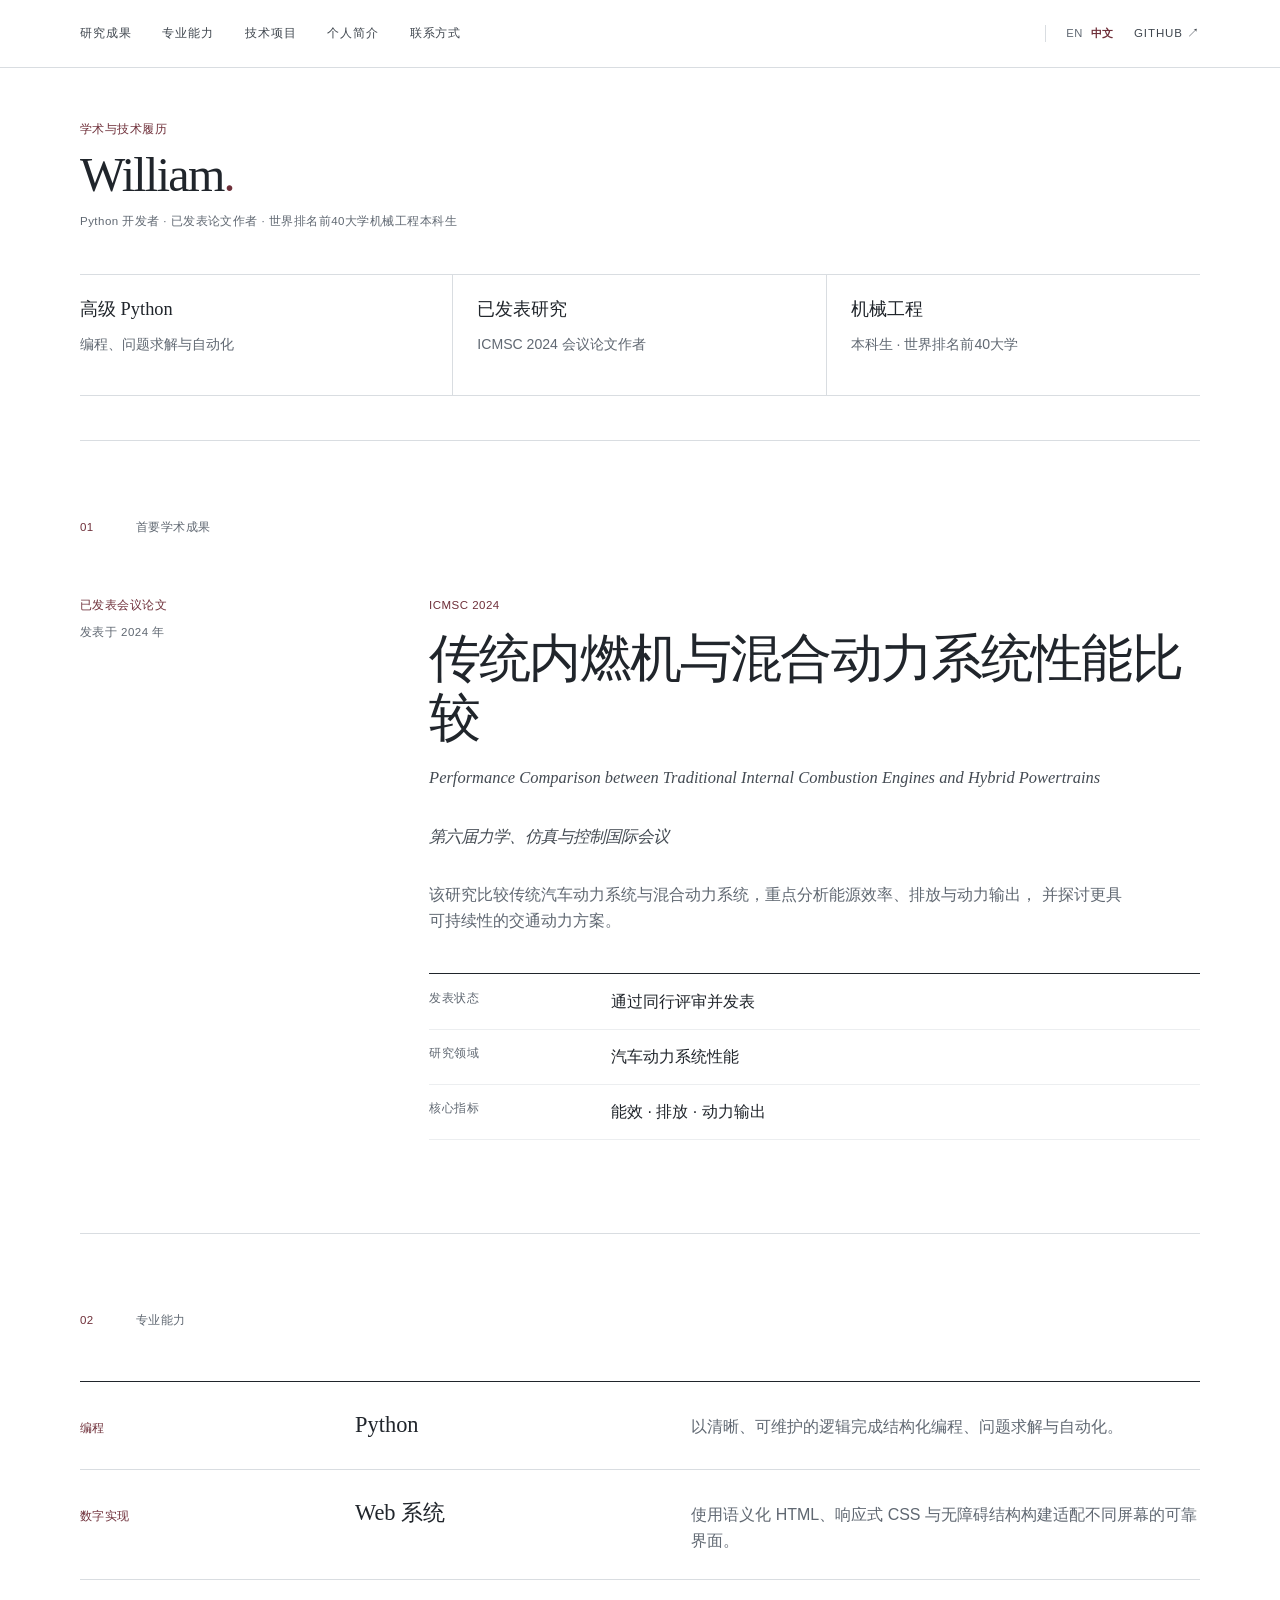
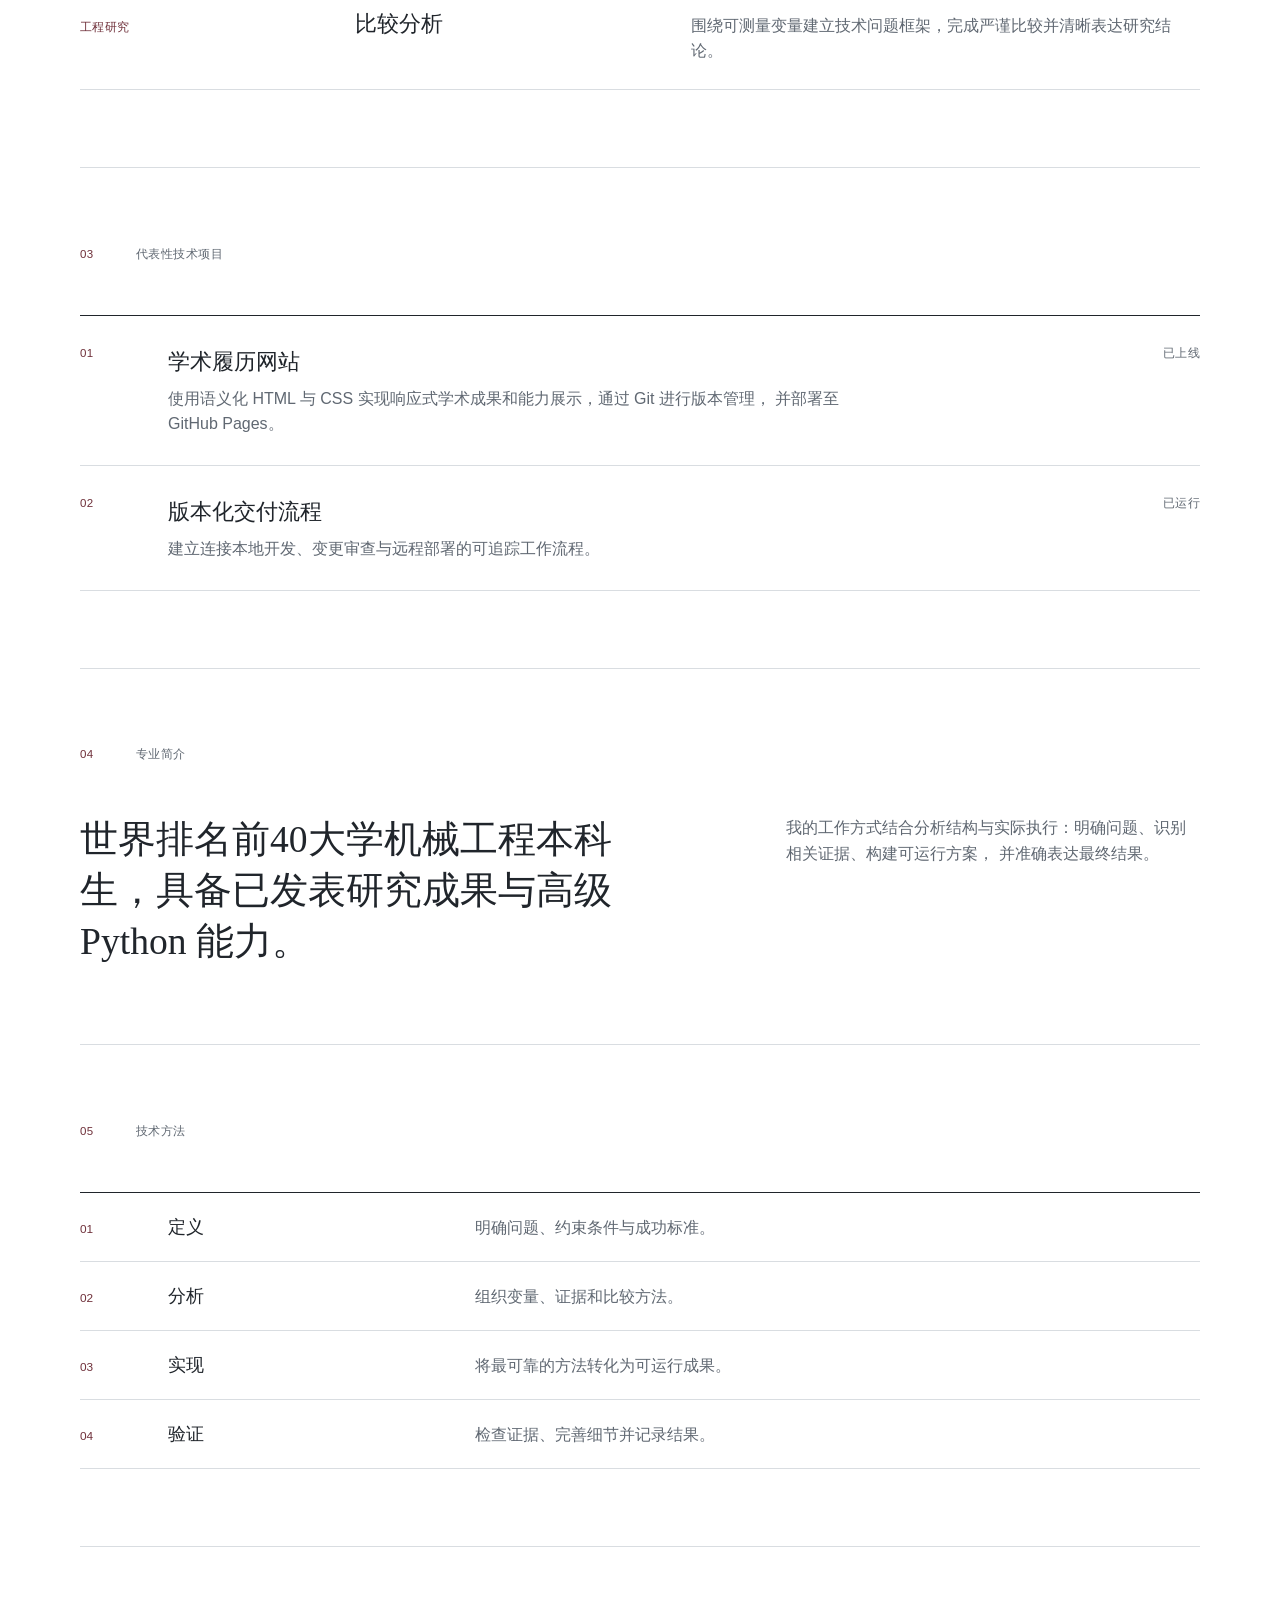
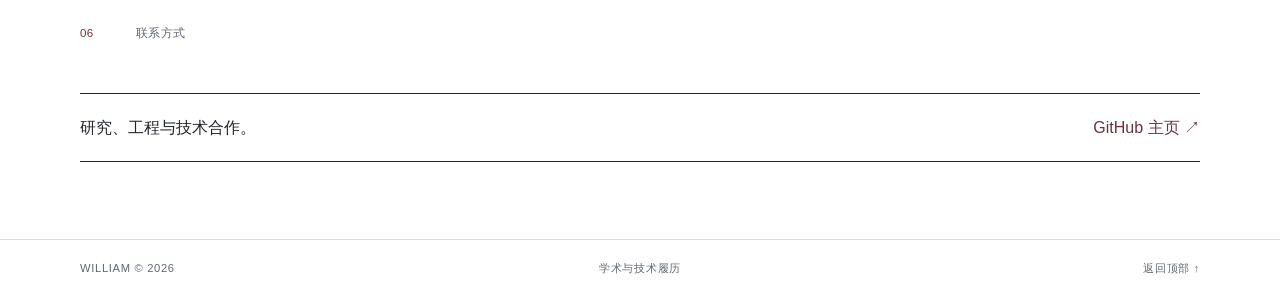
==== zh.html @ 6f975567 "add cn version" ====
<!doctype html>
<html lang="zh-CN">
  <head>
    <meta charset="utf-8">
    <meta name="viewport" content="width=device-width, initial-scale=1">
    <meta name="theme-color" content="#ffffff">
    <meta
      name="description"
      content="William 的学术与技术履历：Python、已发表的动力系统研究，以及世界排名前40大学的机械工程本科学习背景。"
    >

    <meta property="og:title" content="William｜学术与技术履历">
    <meta
      property="og:description"
      content="Python 开发者、已发表论文作者、世界排名前40大学机械工程本科生。"
    >
    <meta property="og:type" content="website">
    <meta property="og:url" content="https://google-temp-will.github.io/zh.html">
    <meta name="twitter:card" content="summary">
    <meta name="twitter:title" content="William｜学术与技术履历">
    <meta
      name="twitter:description"
      content="Python 开发者、已发表论文作者、世界排名前40大学机械工程本科生。"
    >

    <title>William｜学术与技术履历</title>
    <link rel="alternate" hreflang="en" href="https://google-temp-will.github.io/">
    <link rel="alternate" hreflang="zh-CN" href="https://google-temp-will.github.io/zh.html">
    <link rel="alternate" hreflang="x-default" href="https://google-temp-will.github.io/">
    <link rel="stylesheet" href="styles.css">
  </head>

  <body>
    <a class="skip-link" href="#main-content">跳至正文</a>

    <header class="site-header">
      <nav aria-label="主导航">
        <a href="#research">研究成果</a>
        <a href="#expertise">专业能力</a>
        <a href="#work">技术项目</a>
        <a href="#profile">个人简介</a>
        <a href="#contact">联系方式</a>
      </nav>

      <div class="header-tools">
        <div class="language-switch" aria-label="语言选择">
          <a href="index.html" lang="en" hreflang="en">EN</a>
          <span aria-current="page">中文</span>
        </div>
        <a
          class="header-link"
          href="https://github.com/google-temp-will"
          target="_blank"
          rel="noreferrer"
        >GitHub ↗</a>
      </div>
    </header>

    <main id="main-content">
      <section class="identity section-shell" id="top" aria-labelledby="page-title">
        <p class="overline">学术与技术履历</p>
        <h1 id="page-title">William<span>.</span></h1>
        <p>Python 开发者 · 已发表论文作者 · 世界排名前40大学机械工程本科生</p>

        <ul class="achievement-summary" aria-label="核心成就">
          <li>
            <strong>高级 Python</strong>
            <span>编程、问题求解与自动化</span>
          </li>
          <li>
            <strong>已发表研究</strong>
            <span>ICMSC 2024 会议论文作者</span>
          </li>
          <li>
            <strong>机械工程</strong>
            <span>本科生 · 世界排名前40大学</span>
          </li>
        </ul>
      </section>

      <section class="publication section-shell" id="research" aria-labelledby="publication-title">
        <header class="section-header">
          <span>01</span>
          <h2>首要学术成果</h2>
        </header>

        <article class="publication-record">
          <div class="publication-meta">
            <p class="record-type">已发表会议论文</p>
            <p>发表于 2024 年</p>
          </div>

          <div class="publication-main">
            <p class="conference">ICMSC 2024</p>
            <h3 id="publication-title">传统内燃机与混合动力系统性能比较</h3>
            <p class="citation publication-original-title">
              Performance Comparison between Traditional Internal Combustion Engines and
              Hybrid Powertrains
            </p>
            <p class="citation">第六届力学、仿真与控制国际会议</p>
            <p class="abstract">
              该研究比较传统汽车动力系统与混合动力系统，重点分析能源效率、排放与动力输出，
              并探讨更具可持续性的交通动力方案。
            </p>

            <dl class="publication-details">
              <div>
                <dt>发表状态</dt>
                <dd>通过同行评审并发表</dd>
              </div>
              <div>
                <dt>研究领域</dt>
                <dd>汽车动力系统性能</dd>
              </div>
              <div>
                <dt>核心指标</dt>
                <dd>能效 · 排放 · 动力输出</dd>
              </div>
            </dl>
          </div>
        </article>
      </section>

      <section class="expertise section-shell" id="expertise" aria-labelledby="expertise-title">
        <header class="section-header">
          <span>02</span>
          <h2 id="expertise-title">专业能力</h2>
        </header>

        <div class="expertise-list">
          <article>
            <span>编程</span>
            <h3>Python</h3>
            <p>以清晰、可维护的逻辑完成结构化编程、问题求解与自动化。</p>
          </article>
          <article>
            <span>数字实现</span>
            <h3>Web 系统</h3>
            <p>使用语义化 HTML、响应式 CSS 与无障碍结构构建适配不同屏幕的可靠界面。</p>
          </article>
          <article>
            <span>工程研究</span>
            <h3>比较分析</h3>
            <p>围绕可测量变量建立技术问题框架，完成严谨比较并清晰表达研究结论。</p>
          </article>
        </div>
      </section>

      <section class="work section-shell" id="work" aria-labelledby="work-title">
        <header class="section-header">
          <span>03</span>
          <h2 id="work-title">代表性技术项目</h2>
        </header>

        <div class="work-list">
          <article>
            <div class="work-index">01</div>
            <div>
              <h3>学术履历网站</h3>
              <p>
                使用语义化 HTML 与 CSS 实现响应式学术成果和能力展示，通过 Git 进行版本管理，
                并部署至 GitHub Pages。
              </p>
            </div>
            <span class="work-status">已上线</span>
          </article>
          <article>
            <div class="work-index">02</div>
            <div>
              <h3>版本化交付流程</h3>
              <p>建立连接本地开发、变更审查与远程部署的可追踪工作流程。</p>
            </div>
            <span class="work-status">已运行</span>
          </article>
        </div>
      </section>

      <section class="profile section-shell" id="profile" aria-labelledby="profile-title">
        <header class="section-header">
          <span>04</span>
          <h2 id="profile-title">专业简介</h2>
        </header>

        <div class="profile-copy">
          <p class="profile-lead">
            世界排名前40大学机械工程本科生，具备已发表研究成果与高级 Python 能力。
          </p>
          <p>
            我的工作方式结合分析结构与实际执行：明确问题、识别相关证据、构建可运行方案，
            并准确表达最终结果。
          </p>
        </div>
      </section>

      <section class="approach section-shell" aria-labelledby="approach-title">
        <header class="section-header">
          <span>05</span>
          <h2 id="approach-title">技术方法</h2>
        </header>

        <ol class="approach-list">
          <li><span>01</span><strong>定义</strong><p>明确问题、约束条件与成功标准。</p></li>
          <li><span>02</span><strong>分析</strong><p>组织变量、证据和比较方法。</p></li>
          <li><span>03</span><strong>实现</strong><p>将最可靠的方法转化为可运行成果。</p></li>
          <li><span>04</span><strong>验证</strong><p>检查证据、完善细节并记录结果。</p></li>
        </ol>
      </section>

      <section class="contact section-shell" id="contact" aria-labelledby="contact-title">
        <header class="section-header">
          <span>06</span>
          <h2 id="contact-title">联系方式</h2>
        </header>

        <div class="contact-row">
          <p>研究、工程与技术合作。</p>
          <a
            href="https://github.com/google-temp-will"
            target="_blank"
            rel="noreferrer"
          >GitHub 主页 ↗</a>
        </div>
      </section>
    </main>

    <footer class="site-footer">
      <span>William © 2026</span>
      <span>学术与技术履历</span>
      <a href="#top">返回顶部 ↑</a>
    </footer>
  </body>
</html>
---- styles.css ----
:root {
  color-scheme: light;
  --ink: #20252b;
  --muted: #606872;
  --accent: #6f303a;
  --line: #d9dde1;
  --soft-line: #eceef0;
  --paper: #ffffff;
  --shell: min(1120px, calc(100vw - 3rem));
  color: var(--ink);
  background: var(--paper);
  font-family: -apple-system, BlinkMacSystemFont, "Segoe UI", Arial, sans-serif;
  scroll-behavior: smooth;
}

* {
  box-sizing: border-box;
}

html {
  scroll-padding-top: 5.5rem;
}

body {
  min-width: 320px;
  min-height: 100vh;
  margin: 0;
  background: #ffffff;
  color: var(--ink);
  font-size: 16px;
  line-height: 1.6;
}

::selection {
  background: #eadfe1;
  color: var(--ink);
}

a {
  color: inherit;
}

.skip-link {
  position: fixed;
  z-index: 100;
  top: 1rem;
  left: 1rem;
  padding: 0.65rem 0.85rem;
  transform: translateY(-180%);
  background: var(--ink);
  color: #ffffff;
}

.skip-link:focus {
  transform: translateY(0);
}

.section-shell {
  width: var(--shell);
  margin-inline: auto;
}

.site-header {
  position: sticky;
  z-index: 20;
  top: 0;
  display: grid;
  grid-template-columns: 1fr auto;
  min-height: 68px;
  align-items: center;
  padding-inline: max(1.5rem, calc((100vw - 1120px) / 2));
  border-bottom: 1px solid var(--line);
  background: rgba(255, 255, 255, 0.97);
}

h1 span {
  color: var(--accent);
}

nav {
  display: flex;
  justify-content: flex-start;
  gap: clamp(1rem, 2.4vw, 2.25rem);
}

nav a,
.header-link {
  color: #3f464e;
  font-size: 0.72rem;
  font-weight: 500;
  letter-spacing: 0.08em;
  text-decoration: none;
  text-transform: uppercase;
}

.header-tools,
.language-switch {
  display: flex;
  align-items: center;
}

.header-tools {
  gap: 1.25rem;
}

.language-switch {
  gap: 0.5rem;
  padding-left: 1.25rem;
  border-left: 1px solid var(--line);
  font-size: 0.7rem;
  letter-spacing: 0.05em;
}

.language-switch a {
  color: var(--muted);
  text-decoration: none;
}

.language-switch span[aria-current="page"] {
  color: var(--accent);
  font-weight: 600;
}

.language-switch a:hover,
.language-switch a:focus-visible {
  color: var(--accent);
}

nav a:hover,
nav a:focus-visible,
.header-link:hover,
.header-link:focus-visible {
  color: var(--accent);
}

.identity {
  padding-block: 3.25rem 2.75rem;
}

.overline,
.identity > p:last-of-type,
.section-header,
.publication-meta,
.conference,
.expertise-list article > span,
.work-index,
.work-status {
  font-size: 0.72rem;
  font-weight: 500;
  letter-spacing: 0.09em;
  text-transform: uppercase;
}

.overline {
  margin: 0 0 0.75rem;
  color: var(--accent);
}

h1,
h2,
h3,
p {
  margin-top: 0;
}

h1 {
  margin-bottom: 0.7rem;
  font-family: Georgia, "Times New Roman", serif;
  font-size: clamp(2.2rem, 4vw, 3rem);
  font-weight: 400;
  letter-spacing: -0.035em;
  line-height: 1.05;
}

.identity > p:last-of-type {
  margin-bottom: 0;
  color: var(--muted);
  text-transform: none;
}

.achievement-summary {
  display: grid;
  grid-template-columns: repeat(3, minmax(0, 1fr));
  margin: 2.75rem 0 0;
  padding: 0;
  border-block: 1px solid var(--line);
  list-style: none;
}

.achievement-summary li {
  min-height: 120px;
  padding: 1.25rem 1.5rem 1.25rem 0;
  border-right: 1px solid var(--line);
}

.achievement-summary li + li {
  padding-left: 1.5rem;
}

.achievement-summary li:last-child {
  border-right: 0;
}

.achievement-summary strong {
  display: block;
  margin-bottom: 0.4rem;
  font-family: Georgia, "Times New Roman", serif;
  font-size: 1.15rem;
  font-weight: 400;
}

.achievement-summary span {
  color: var(--muted);
  font-size: 0.88rem;
  line-height: 1.5;
}

.publication,
.expertise,
.work,
.profile,
.approach,
.contact {
  padding-block: clamp(3.5rem, 6vw, 5.5rem);
  border-top: 1px solid var(--line);
}

.section-header {
  display: grid;
  grid-template-columns: 3.5rem 1fr;
  align-items: baseline;
  margin-bottom: clamp(2.5rem, 4vw, 3.75rem);
  color: var(--muted);
}

.section-header > span {
  color: var(--accent);
}

.section-header h2 {
  margin: 0;
  font-size: inherit;
  font-weight: 500;
}

.publication-record {
  display: grid;
  grid-template-columns: minmax(180px, 0.32fr) minmax(0, 1fr);
  gap: clamp(3rem, 8vw, 7rem);
  padding-block: 0.5rem 1rem;
}

.publication-meta {
  color: var(--muted);
  line-height: 1.6;
}

.publication-meta p {
  margin-bottom: 0.55rem;
}

.publication-meta .record-type {
  color: var(--accent);
}

.publication-main {
  max-width: 790px;
}

.conference {
  margin-bottom: 1rem;
  color: var(--accent);
}

.publication-main h3 {
  margin-bottom: 1.1rem;
  font-family: Georgia, "Times New Roman", serif;
  font-size: clamp(2rem, 4.2vw, 3.25rem);
  font-weight: 400;
  letter-spacing: -0.035em;
  line-height: 1.13;
}

.citation {
  margin-bottom: 2rem;
  color: #444b53;
  font-family: Georgia, "Times New Roman", serif;
  font-size: 1.03rem;
  font-style: italic;
}

.abstract {
  max-width: 700px;
  margin-bottom: 2.5rem;
  color: var(--muted);
  font-size: 1rem;
}

.publication-details {
  margin: 0;
  border-top: 1px solid var(--ink);
}

.publication-details div {
  display: grid;
  grid-template-columns: 150px 1fr;
  gap: 2rem;
  padding-block: 0.9rem;
  border-bottom: 1px solid var(--soft-line);
}

.publication-details dt {
  color: var(--muted);
  font-size: 0.74rem;
  font-weight: 500;
  letter-spacing: 0.06em;
  text-transform: uppercase;
}

.publication-details dd {
  margin: 0;
}

.expertise-list {
  border-top: 1px solid var(--ink);
}

.expertise-list article {
  display: grid;
  grid-template-columns: 0.55fr 0.7fr 1.25fr;
  gap: clamp(1.5rem, 4vw, 4rem);
  align-items: baseline;
  padding-block: 1.6rem;
  border-bottom: 1px solid var(--line);
}

.expertise-list article > span {
  color: var(--accent);
}

.expertise-list h3 {
  margin-bottom: 0;
  font-family: Georgia, "Times New Roman", serif;
  font-size: 1.4rem;
  font-weight: 400;
}

.expertise-list p {
  margin-bottom: 0;
  color: var(--muted);
}

.work-list {
  border-top: 1px solid var(--ink);
}

.work-list article {
  display: grid;
  grid-template-columns: 3.5rem 1fr auto;
  gap: 2rem;
  align-items: start;
  padding-block: 1.75rem;
  border-bottom: 1px solid var(--line);
}

.work-index {
  color: var(--accent);
}

.work-list h3 {
  margin-bottom: 0.4rem;
  font-family: Georgia, "Times New Roman", serif;
  font-size: 1.4rem;
  font-weight: 400;
}

.work-list p {
  max-width: 720px;
  margin-bottom: 0;
  color: var(--muted);
}

.work-status {
  color: var(--muted);
}

.profile-copy {
  display: grid;
  grid-template-columns: minmax(0, 1fr) minmax(280px, 0.7fr);
  gap: clamp(3rem, 9vw, 8rem);
  align-items: start;
}

.profile-copy p {
  margin-bottom: 0;
  color: var(--muted);
}

.profile-copy .profile-lead {
  color: var(--ink);
  font-family: Georgia, "Times New Roman", serif;
  font-size: clamp(1.6rem, 3vw, 2.35rem);
  line-height: 1.35;
}

.approach-list {
  margin: 0;
  padding: 0;
  border-top: 1px solid var(--ink);
  list-style: none;
}

.approach-list li {
  display: grid;
  grid-template-columns: 3.5rem 0.55fr 1.45fr;
  gap: 2rem;
  align-items: baseline;
  padding-block: 1.25rem;
  border-bottom: 1px solid var(--line);
}

.approach-list li > span {
  color: var(--accent);
  font-size: 0.74rem;
}

.approach-list strong {
  font-family: Georgia, "Times New Roman", serif;
  font-size: 1.1rem;
  font-weight: 400;
}

.approach-list p {
  margin-bottom: 0;
  color: var(--muted);
}

.contact-row {
  display: grid;
  grid-template-columns: 1fr auto;
  gap: 2rem;
  align-items: baseline;
  padding-block: 1.3rem;
  border-block: 1px solid var(--ink);
}

.contact-row p {
  margin-bottom: 0;
}

.contact-row a {
  color: var(--accent);
  font-weight: 500;
  text-decoration: none;
}

.contact-row a:hover,
.contact-row a:focus-visible {
  text-decoration: underline;
  text-underline-offset: 0.25em;
}

.site-footer {
  display: grid;
  grid-template-columns: repeat(3, 1fr);
  gap: 2rem;
  padding: 1.25rem max(1.5rem, calc((100vw - 1120px) / 2));
  border-top: 1px solid var(--line);
  color: var(--muted);
  font-size: 0.7rem;
  letter-spacing: 0.06em;
  text-transform: uppercase;
}

.site-footer span:nth-child(2) {
  text-align: center;
}

.site-footer a {
  justify-self: end;
  text-decoration: none;
}

a:focus-visible {
  outline: 2px solid var(--accent);
  outline-offset: 4px;
}

html[lang="zh-CN"] body {
  font-family: "PingFang SC", "Hiragino Sans GB", "Microsoft YaHei", sans-serif;
}

html[lang="zh-CN"] h1,
html[lang="zh-CN"] .achievement-summary strong,
html[lang="zh-CN"] .publication-main h3,
html[lang="zh-CN"] .expertise-list h3,
html[lang="zh-CN"] .work-list h3,
html[lang="zh-CN"] .profile-copy .profile-lead,
html[lang="zh-CN"] .approach-list strong {
  font-family: "Songti SC", "STSong", "Noto Serif CJK SC", serif;
}

html[lang="zh-CN"] .overline,
html[lang="zh-CN"] .identity > p:last-of-type,
html[lang="zh-CN"] .section-header,
html[lang="zh-CN"] .publication-meta,
html[lang="zh-CN"] .conference,
html[lang="zh-CN"] .expertise-list article > span,
html[lang="zh-CN"] .work-index,
html[lang="zh-CN"] .work-status {
  letter-spacing: 0.04em;
}

@media (max-width: 850px) {
  .site-header {
    grid-template-columns: 1fr auto;
  }

  .header-link {
    display: none;
  }

  nav {
    justify-content: flex-start;
  }

  .achievement-summary,
  .profile-copy {
    grid-template-columns: 1fr;
  }

  .achievement-summary li,
  .achievement-summary li + li {
    min-height: auto;
    padding: 1.15rem 0;
    border-right: 0;
    border-bottom: 1px solid var(--soft-line);
  }

  .achievement-summary li:last-child {
    border-bottom: 0;
  }

  .publication-record {
    grid-template-columns: 1fr;
    gap: 2rem;
  }

  .publication-meta {
    display: flex;
    justify-content: space-between;
    gap: 2rem;
    border-bottom: 1px solid var(--soft-line);
  }

  .expertise-list article {
    grid-template-columns: 0.65fr 1fr;
  }

  .expertise-list p {
    grid-column: 2;
  }
}

@media (max-width: 680px) {
  :root {
    --shell: min(100% - 2rem, 1120px);
  }

  .site-header {
    display: block;
    padding: 0.8rem 1rem;
  }

  .header-tools {
    justify-content: flex-end;
    margin-top: 0.7rem;
  }

  .language-switch {
    padding-left: 0;
    border-left: 0;
  }

  nav {
    justify-content: flex-start;
    gap: 1rem;
    overflow-x: auto;
    padding-bottom: 0.2rem;
    white-space: nowrap;
  }

  nav a {
    font-size: 0.65rem;
  }

  .identity {
    padding-block: 2.5rem 2rem;
  }

  .publication,
  .expertise,
  .work,
  .profile,
  .approach,
  .contact {
    padding-block: 3.25rem;
  }

  .section-header {
    grid-template-columns: 2.5rem 1fr;
  }

  .publication-main h3 {
    font-size: clamp(1.85rem, 9vw, 2.5rem);
  }

  .publication-details div {
    grid-template-columns: 1fr;
    gap: 0.25rem;
  }

  .expertise-list article,
  .work-list article,
  .approach-list li {
    grid-template-columns: 2.5rem 1fr;
    gap: 1rem;
  }

  .expertise-list article > span,
  .work-status {
    grid-column: 2;
  }

  .expertise-list h3,
  .expertise-list p,
  .work-list article > div:nth-child(2),
  .approach-list strong,
  .approach-list p {
    grid-column: 2;
  }

  .contact-row,
  .site-footer {
    grid-template-columns: 1fr;
  }

  .site-footer {
    padding-inline: 1rem;
  }

  .site-footer span:nth-child(2),
  .site-footer a {
    justify-self: start;
    text-align: left;
  }
}

@media (prefers-reduced-motion: reduce) {
  html {
    scroll-behavior: auto;
  }
}
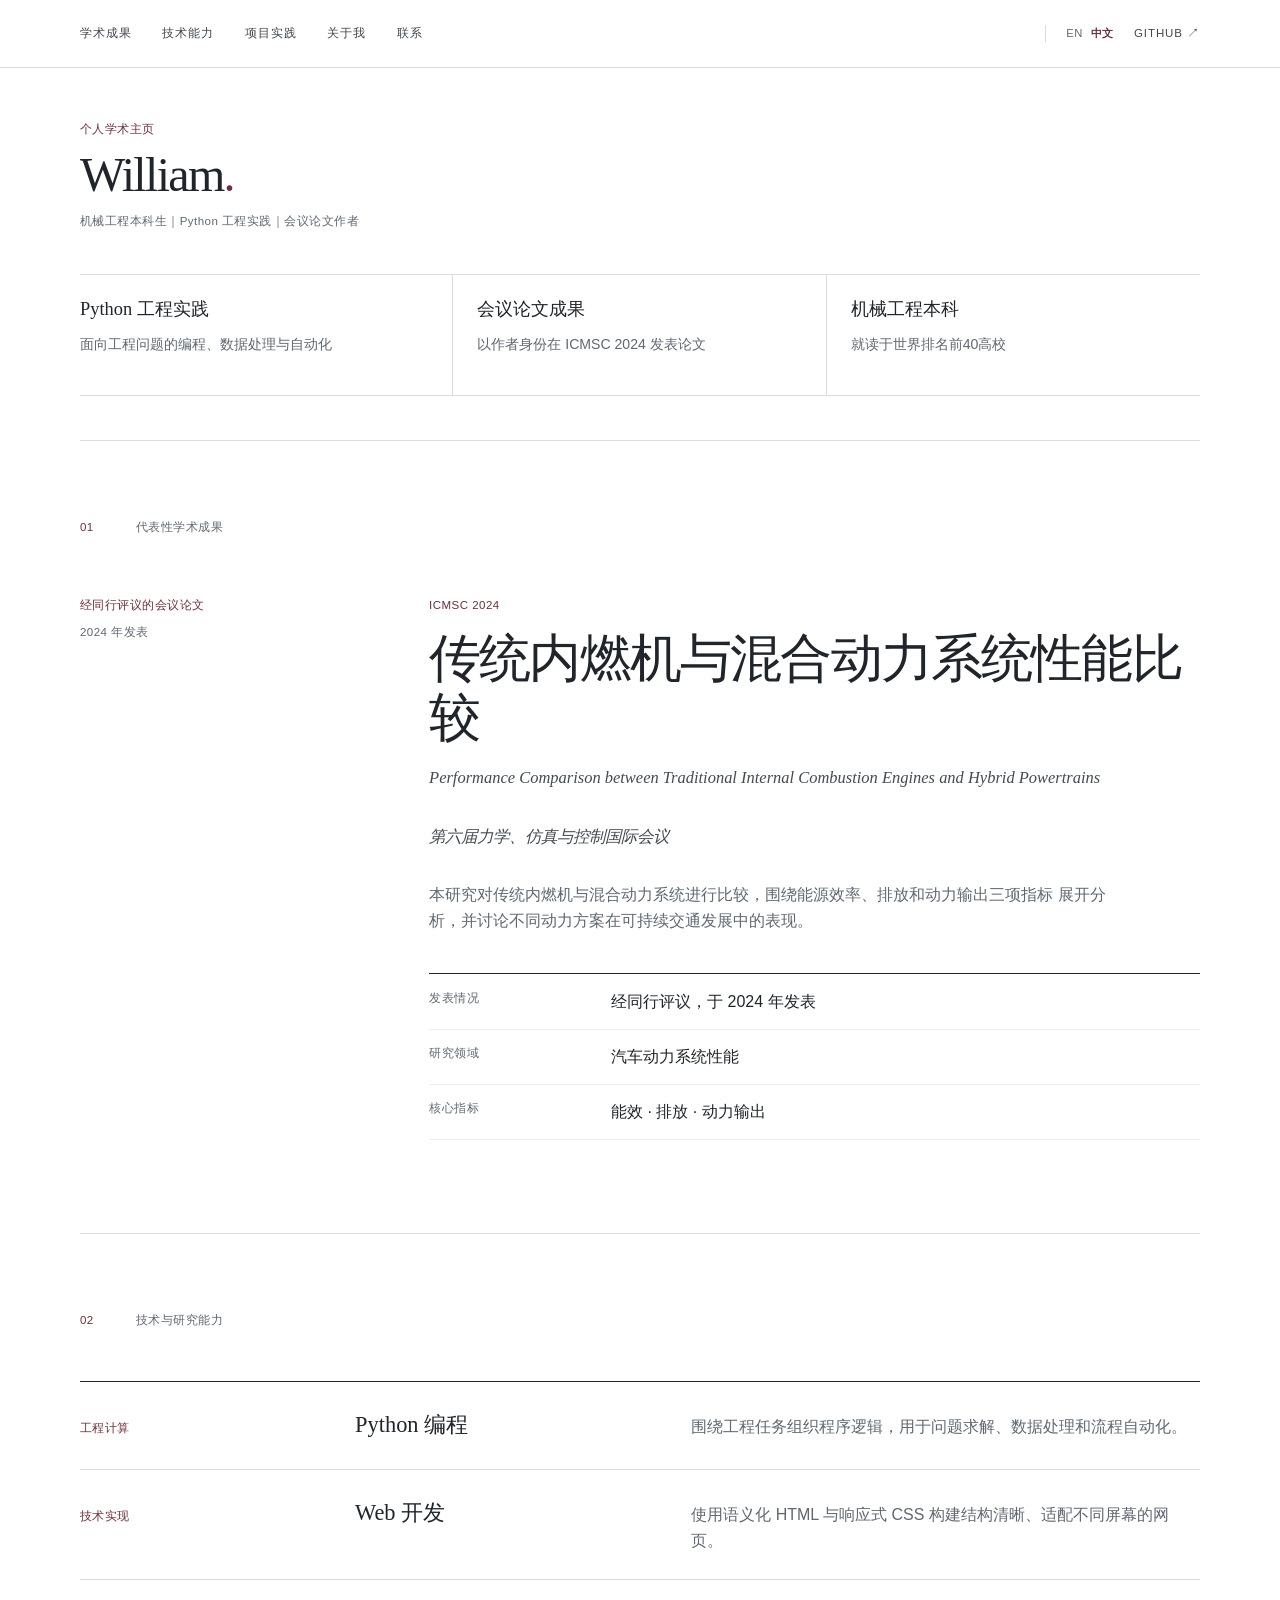
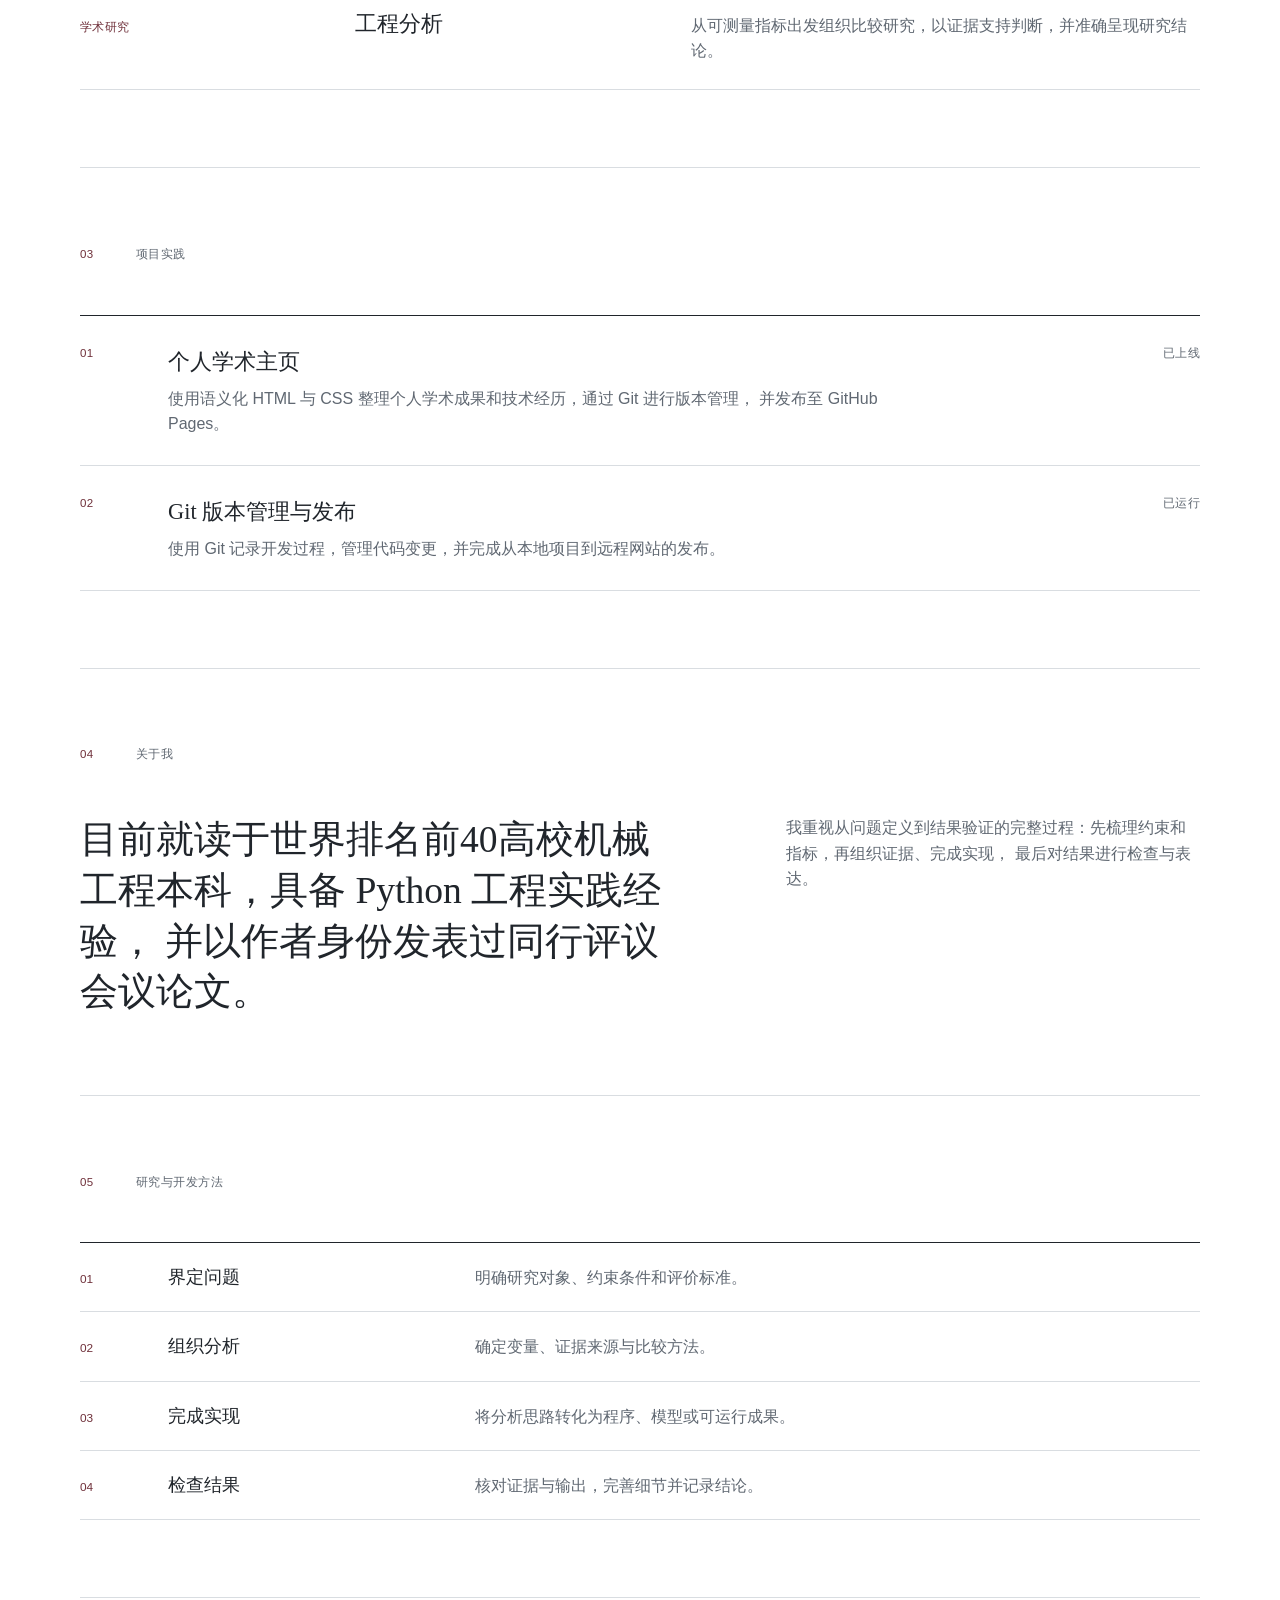
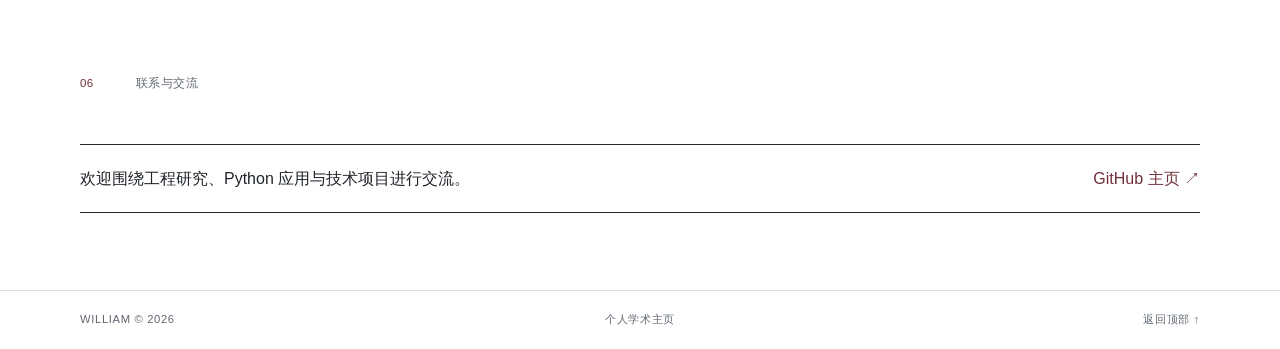
==== commit fbce1022: "add polished cn version" ====
--- a/zh.html
+++ b/zh.html
@@ -6,24 +6,24 @@
     <meta name="theme-color" content="#ffffff">
     <meta
       name="description"
-      content="William 的学术与技术履历：Python、已发表的动力系统研究，以及世界排名前40大学的机械工程本科学习背景。"
+      content="William 的个人学术主页，记录机械工程学习背景、Python 工程实践和 ICMSC 2024 会议论文成果。"
     >
 
-    <meta property="og:title" content="William｜学术与技术履历">
+    <meta property="og:title" content="William｜个人学术主页">
     <meta
       property="og:description"
-      content="Python 开发者、已发表论文作者、世界排名前40大学机械工程本科生。"
+      content="机械工程本科生，专注 Python 应用与工程问题分析，并以作者身份在 ICMSC 2024 发表会议论文。"
     >
     <meta property="og:type" content="website">
     <meta property="og:url" content="https://google-temp-will.github.io/zh.html">
     <meta name="twitter:card" content="summary">
-    <meta name="twitter:title" content="William｜学术与技术履历">
+    <meta name="twitter:title" content="William｜个人学术主页">
     <meta
       name="twitter:description"
-      content="Python 开发者、已发表论文作者、世界排名前40大学机械工程本科生。"
+      content="机械工程本科生，专注 Python 应用与工程问题分析，并以作者身份在 ICMSC 2024 发表会议论文。"
     >
 
-    <title>William｜学术与技术履历</title>
+    <title>William｜个人学术主页</title>
     <link rel="alternate" hreflang="en" href="https://google-temp-will.github.io/">
     <link rel="alternate" hreflang="zh-CN" href="https://google-temp-will.github.io/zh.html">
     <link rel="alternate" hreflang="x-default" href="https://google-temp-will.github.io/">
@@ -35,11 +35,11 @@
 
     <header class="site-header">
       <nav aria-label="主导航">
-        <a href="#research">研究成果</a>
-        <a href="#expertise">专业能力</a>
-        <a href="#work">技术项目</a>
-        <a href="#profile">个人简介</a>
-        <a href="#contact">联系方式</a>
+        <a href="#research">学术成果</a>
+        <a href="#expertise">技术能力</a>
+        <a href="#work">项目实践</a>
+        <a href="#profile">关于我</a>
+        <a href="#contact">联系</a>
       </nav>
 
       <div class="header-tools">
@@ -58,22 +58,22 @@
 
     <main id="main-content">
       <section class="identity section-shell" id="top" aria-labelledby="page-title">
-        <p class="overline">学术与技术履历</p>
+        <p class="overline">个人学术主页</p>
         <h1 id="page-title">William<span>.</span></h1>
-        <p>Python 开发者 · 已发表论文作者 · 世界排名前40大学机械工程本科生</p>
+        <p>机械工程本科生｜Python 工程实践｜会议论文作者</p>
 
         <ul class="achievement-summary" aria-label="核心成就">
           <li>
-            <strong>高级 Python</strong>
-            <span>编程、问题求解与自动化</span>
+            <strong>Python 工程实践</strong>
+            <span>面向工程问题的编程、数据处理与自动化</span>
           </li>
           <li>
-            <strong>已发表研究</strong>
-            <span>ICMSC 2024 会议论文作者</span>
+            <strong>会议论文成果</strong>
+            <span>以作者身份在 ICMSC 2024 发表论文</span>
           </li>
           <li>
-            <strong>机械工程</strong>
-            <span>本科生 · 世界排名前40大学</span>
+            <strong>机械工程本科</strong>
+            <span>就读于世界排名前40高校</span>
           </li>
         </ul>
       </section>
@@ -81,13 +81,13 @@
       <section class="publication section-shell" id="research" aria-labelledby="publication-title">
         <header class="section-header">
           <span>01</span>
-          <h2>首要学术成果</h2>
+          <h2>代表性学术成果</h2>
         </header>
 
         <article class="publication-record">
           <div class="publication-meta">
-            <p class="record-type">已发表会议论文</p>
-            <p>发表于 2024 年</p>
+            <p class="record-type">经同行评议的会议论文</p>
+            <p>2024 年发表</p>
           </div>
 
           <div class="publication-main">
@@ -99,14 +99,14 @@
             </p>
             <p class="citation">第六届力学、仿真与控制国际会议</p>
             <p class="abstract">
-              该研究比较传统汽车动力系统与混合动力系统，重点分析能源效率、排放与动力输出，
-              并探讨更具可持续性的交通动力方案。
+              本研究对传统内燃机与混合动力系统进行比较，围绕能源效率、排放和动力输出三项指标
+              展开分析，并讨论不同动力方案在可持续交通发展中的表现。
             </p>
 
             <dl class="publication-details">
               <div>
-                <dt>发表状态</dt>
-                <dd>通过同行评审并发表</dd>
+                <dt>发表情况</dt>
+                <dd>经同行评议，于 2024 年发表</dd>
               </div>
               <div>
                 <dt>研究领域</dt>
@@ -124,24 +124,24 @@
       <section class="expertise section-shell" id="expertise" aria-labelledby="expertise-title">
         <header class="section-header">
           <span>02</span>
-          <h2 id="expertise-title">专业能力</h2>
+          <h2 id="expertise-title">技术与研究能力</h2>
         </header>
 
         <div class="expertise-list">
           <article>
-            <span>编程</span>
-            <h3>Python</h3>
-            <p>以清晰、可维护的逻辑完成结构化编程、问题求解与自动化。</p>
-          </article>
-          <article>
-            <span>数字实现</span>
-            <h3>Web 系统</h3>
-            <p>使用语义化 HTML、响应式 CSS 与无障碍结构构建适配不同屏幕的可靠界面。</p>
-          </article>
-          <article>
-            <span>工程研究</span>
-            <h3>比较分析</h3>
-            <p>围绕可测量变量建立技术问题框架，完成严谨比较并清晰表达研究结论。</p>
+            <span>工程计算</span>
+            <h3>Python 编程</h3>
+            <p>围绕工程任务组织程序逻辑，用于问题求解、数据处理和流程自动化。</p>
+          </article>
+          <article>
+            <span>技术实现</span>
+            <h3>Web 开发</h3>
+            <p>使用语义化 HTML 与响应式 CSS 构建结构清晰、适配不同屏幕的网页。</p>
+          </article>
+          <article>
+            <span>学术研究</span>
+            <h3>工程分析</h3>
+            <p>从可测量指标出发组织比较研究，以证据支持判断，并准确呈现研究结论。</p>
           </article>
         </div>
       </section>
@@ -149,17 +149,17 @@
       <section class="work section-shell" id="work" aria-labelledby="work-title">
         <header class="section-header">
           <span>03</span>
-          <h2 id="work-title">代表性技术项目</h2>
+          <h2 id="work-title">项目实践</h2>
         </header>
 
         <div class="work-list">
           <article>
             <div class="work-index">01</div>
             <div>
-              <h3>学术履历网站</h3>
+              <h3>个人学术主页</h3>
               <p>
-                使用语义化 HTML 与 CSS 实现响应式学术成果和能力展示，通过 Git 进行版本管理，
-                并部署至 GitHub Pages。
+                使用语义化 HTML 与 CSS 整理个人学术成果和技术经历，通过 Git 进行版本管理，
+                并发布至 GitHub Pages。
               </p>
             </div>
             <span class="work-status">已上线</span>
@@ -167,8 +167,8 @@
           <article>
             <div class="work-index">02</div>
             <div>
-              <h3>版本化交付流程</h3>
-              <p>建立连接本地开发、变更审查与远程部署的可追踪工作流程。</p>
+              <h3>Git 版本管理与发布</h3>
+              <p>使用 Git 记录开发过程，管理代码变更，并完成从本地项目到远程网站的发布。</p>
             </div>
             <span class="work-status">已运行</span>
           </article>
@@ -178,16 +178,17 @@
       <section class="profile section-shell" id="profile" aria-labelledby="profile-title">
         <header class="section-header">
           <span>04</span>
-          <h2 id="profile-title">专业简介</h2>
+          <h2 id="profile-title">关于我</h2>
         </header>
 
         <div class="profile-copy">
           <p class="profile-lead">
-            世界排名前40大学机械工程本科生，具备已发表研究成果与高级 Python 能力。
+            目前就读于世界排名前40高校机械工程本科，具备 Python 工程实践经验，
+            并以作者身份发表过同行评议会议论文。
           </p>
           <p>
-            我的工作方式结合分析结构与实际执行：明确问题、识别相关证据、构建可运行方案，
-            并准确表达最终结果。
+            我重视从问题定义到结果验证的完整过程：先梳理约束和指标，再组织证据、完成实现，
+            最后对结果进行检查与表达。
           </p>
         </div>
       </section>
@@ -195,25 +196,25 @@
       <section class="approach section-shell" aria-labelledby="approach-title">
         <header class="section-header">
           <span>05</span>
-          <h2 id="approach-title">技术方法</h2>
+          <h2 id="approach-title">研究与开发方法</h2>
         </header>
 
         <ol class="approach-list">
-          <li><span>01</span><strong>定义</strong><p>明确问题、约束条件与成功标准。</p></li>
-          <li><span>02</span><strong>分析</strong><p>组织变量、证据和比较方法。</p></li>
-          <li><span>03</span><strong>实现</strong><p>将最可靠的方法转化为可运行成果。</p></li>
-          <li><span>04</span><strong>验证</strong><p>检查证据、完善细节并记录结果。</p></li>
+          <li><span>01</span><strong>界定问题</strong><p>明确研究对象、约束条件和评价标准。</p></li>
+          <li><span>02</span><strong>组织分析</strong><p>确定变量、证据来源与比较方法。</p></li>
+          <li><span>03</span><strong>完成实现</strong><p>将分析思路转化为程序、模型或可运行成果。</p></li>
+          <li><span>04</span><strong>检查结果</strong><p>核对证据与输出，完善细节并记录结论。</p></li>
         </ol>
       </section>
 
       <section class="contact section-shell" id="contact" aria-labelledby="contact-title">
         <header class="section-header">
           <span>06</span>
-          <h2 id="contact-title">联系方式</h2>
+          <h2 id="contact-title">联系与交流</h2>
         </header>
 
         <div class="contact-row">
-          <p>研究、工程与技术合作。</p>
+          <p>欢迎围绕工程研究、Python 应用与技术项目进行交流。</p>
           <a
             href="https://github.com/google-temp-will"
             target="_blank"
@@ -225,7 +226,7 @@
 
     <footer class="site-footer">
       <span>William © 2026</span>
-      <span>学术与技术履历</span>
+      <span>个人学术主页</span>
       <a href="#top">返回顶部 ↑</a>
     </footer>
   </body>
